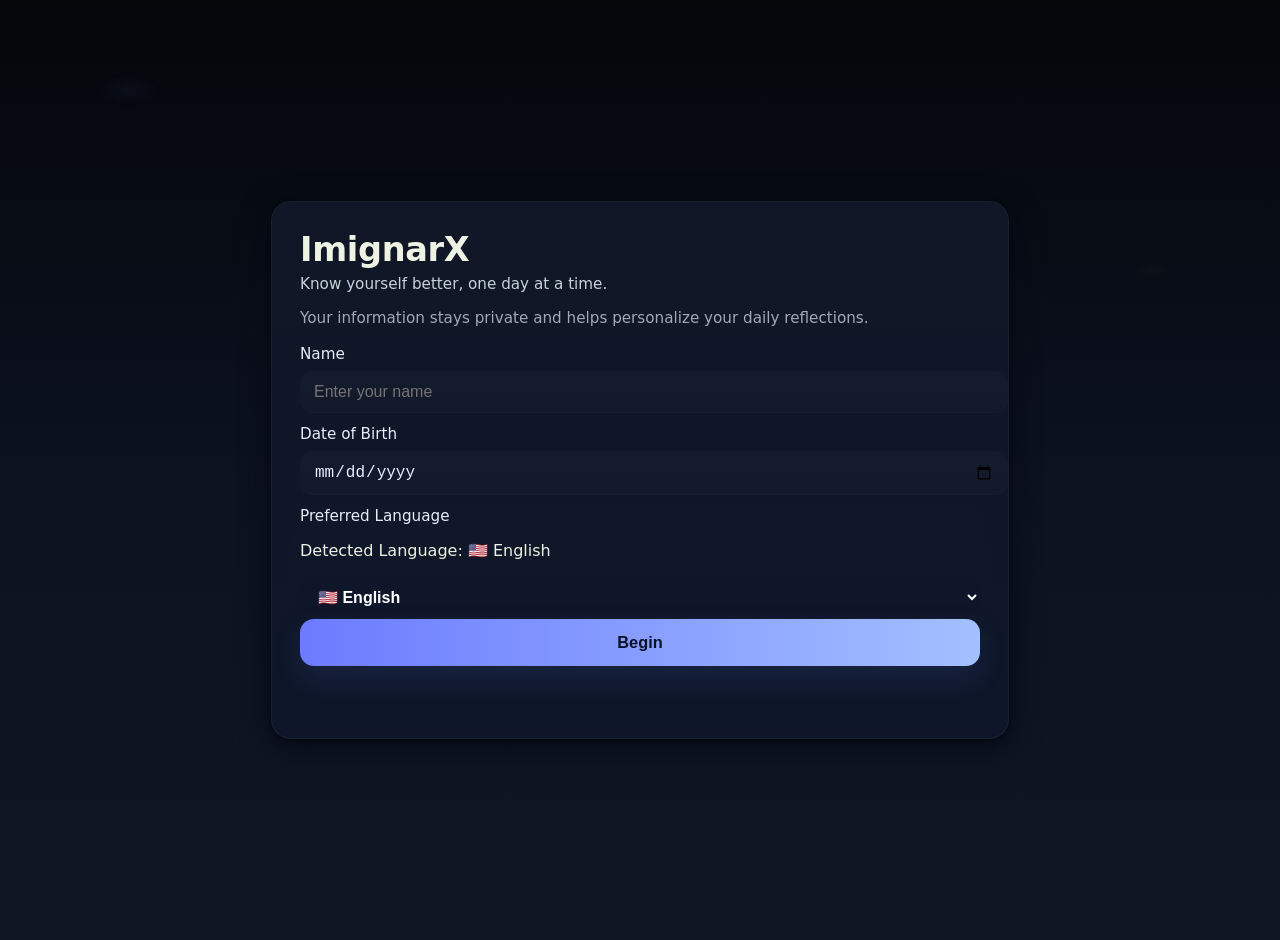
==== focus.html @ 23ba3181 "Update focus.html" ====
<!DOCTYPE html>

<html lang="en">
<head>
  <meta charset="UTF-8">
  <meta name="viewport" content="width=device-width, initial-scale=1.0">
  <meta name="theme-color" content="#0b1220">
  <link rel="manifest" href="manifest.json">
  <link rel="stylesheet" href="style.css">
  <title>🧠 Daily Decode | ImignarX</title>
</head>

<body>

<div class="container">

  <div class="card">

<div class="brand">

  <h1>🧠 Daily Decode</h1>

  <p class="subtitle">
    Discover what creature is secretly operating your brain today.
  </p>

</div>

<div id="quizContainer">

  <div class="progress-row">

    <div id="questionCounter" class="progress-label">
      Question 1/10
    </div>

    <div id="progressPercent" class="progress-percent">
      10%
    </div>

  </div>

  <div class="progress-bar">
    <div id="progressFill" class="progress-fill"></div>
  </div>

  <div
id="questionCard"
class="question-text">
    🃏 TAP TO REVEAL
    
  
</div>
  
<div id="questionAd" class="question-ad">
🏺 Sponsored Discovery

Ancient minds knew:
small habits become giant destinies.

</div>

🃏 TAP TO REVEAL

</div>

  <div id="optionsContainer" class="answer-options">

  </div>

  <div class="controls">

    <button id="skipButton" class="btn secondary">
      Skip
    </button>

    <button id="nextButton" class="btn primary">
      Next →
    </button>

  </div>

  <p id="answerFeedback" class="feedback"></p>

</div>

<div id="resultContainer" class="hidden">

  <div class="collectible-card">

    <div id="resultArchetype" class="archetype-display">
      🦝 Side Quest Collector
    </div>

    <br>

    <div id="resultWeather" class="mind-weather-display">
      ⛅ Mild Chaos
    </div>

    <br>

    <div id="resultObservation" class="result-value">

    </div>

    <br>

    <div id="resultCompanion" class="result-value">

    </div>

  </div>

  <br>

  <button id="continueButton" class="primary-button">
    See My Mirror →
  </button>

</div>


  </div>

</div>

<script src="app.js"></script>

<script>

const QUESTIONS = [

{
question: "Your brain's transportation today?",
options: [
{ text:"🚀 Rocket", type:"momentum" },
{ text:"🚗 Reliable Sedan", type:"owl" },
{ text:"🛺 Rickshaw Missing A Wheel", type:"delayer" },
{ text:"🦄 Teleporting Unicorn", type:"sidequest" }
]
},

{
question: "How many tabs are open in your head?",
options: [
{ text:"😀 3", type:"owl" },
{ text:"😅 17", type:"sidequest" },
{ text:"🤯 58", type:"squirrel" },
{ text:"👽 Unknown", type:"delayer" }
]
},

{
question: "Today's productivity mascot?",
options: [
{ text:"🐿️ Squirrel", type:"squirrel" },
{ text:"🦥 Sloth", type:"delayer" },
{ text:"🦅 Eagle", type:"momentum" },
{ text:"🐼 Panda", type:"owl" }
]
},

{
question: "Your to-do list currently feels like?",
options: [
{ text:"📜 Ancient Scroll", type:"sidequest" },
{ text:"🎯 Mission Brief", type:"momentum" },
{ text:"🛋️ Decoration", type:"delayer" },
{ text:"🧩 Puzzle", type:"owl" }
]
},

{
question: "Your energy level right now?",
options: [
{ text:"⚡ Unlimited", type:"momentum" },
{ text:"☕ Running on Coffee", type:"squirrel" },
{ text:"😴 Please Recharge", type:"delayer" },
{ text:"🧘 Steady", type:"owl" }
]
},

{
question: "What usually distracts you?",
options: [
{ text:"📱 Phone", type:"squirrel" },
{ text:"🌍 Random Curiosity", type:"sidequest" },
{ text:"🛌 Comfort", type:"delayer" },
{ text:"📊 Overthinking", type:"owl" }
]
},

{
question: "Your focus animal?",
options: [
{ text:"🦉 Owl", type:"owl" },
{ text:"🐿️ Squirrel", type:"squirrel" },
{ text:"🦝 Raccoon", type:"sidequest" },
{ text:"🦥 Sloth", type:"delayer" }
]
},

{
question: "How do you attack a problem?",
options: [
{ text:"🚀 Immediately", type:"momentum" },
{ text:"🧠 Research First", type:"owl" },
{ text:"🎲 Side Quest First", type:"sidequest" },
{ text:"⏰ Tomorrow", type:"delayer" }
]
},

{
question: "Your mood soundtrack?",
options: [
{ text:"🔥 Action Movie", type:"momentum" },
{ text:"🎻 Thinking Music", type:"owl" },
{ text:"🎪 Circus Theme", type:"sidequest" },
{ text:"😴 Lullaby", type:"delayer" }
]
},

{
question: "How would friends describe today?",
options: [
{ text:"🚀 Productive", type:"momentum" },
{ text:"🧠 Thoughtful", type:"owl" },
{ text:"🦝 Random", type:"sidequest" },
{ text:"🦥 Relaxed", type:"delayer" }
]
}

];

let currentQuestion = 0;
let selectedAnswer = null;

const scores = {
momentum:0,
owl:0,
sidequest:0,
delayer:0,
squirrel:0
};

const questionText =
document.getElementById("questionCard");

const optionsContainer =
document.getElementById("optionsContainer");

const questionCounter =
document.getElementById("questionCounter");

const progressFill =
document.getElementById("progressFill");

const progressPercent =
document.getElementById("progressPercent");
let revealed = false;
const lang =
localStorage.getItem("imignarxLanguage")
|| "English";

function renderQuestion(){ 

const q = QUESTIONS[currentQuestion];
revealed = false;
questionText.textContent =
"🃏 TAP TO REVEAL";

questionCounter.textContent =
`Question ${currentQuestion+1}/10`;

const percent =
Math.round(((currentQuestion+1)/10)*100);

progressPercent.textContent =
`${percent}%`;

progressFill.style.width =
`${percent}%`;

optionsContainer.innerHTML = "";

q.options.forEach(option=>{

const btn =
document.createElement("button");

btn.className =
"option-card";

btn.textContent =
option.text;

btn.addEventListener("click",()=>{

document
.querySelectorAll(".option-card")
.forEach(card=>
card.classList.remove("selected")
);

btn.classList.add("selected");

selectedAnswer =
option;

});

optionsContainer.appendChild(btn);

});

}
questionText.addEventListener("click", function(){

if(revealed) return;

revealed = true;
questionText.textContent =
typeof QUESTIONS[currentQuestion].question === "object"
? QUESTIONS[currentQuestion].question[lang]
: QUESTIONS[currentQuestion].question;
  document
document
.getElementById("questionAd")
.style.display = "none";
  
});
  
renderQuestion();

function getWinner() {

let winner = "owl";
let highest = 0;

Object.keys(scores).forEach(key => {

if(scores[key] > highest){
highest = scores[key];
winner = key;
}

});

return winner;
}

function buildResult(type){

const results = {

momentum:{
archetype:"🚀 Momentum Machine",
rarity:"11%",
weather:"☀️ Full Throttle",
observation:
"You move before doubt can catch up. Today your biggest advantage is momentum.",
companion:
"Today's Problems: Present. Today's You: Faster."
},

owl:{
archetype:"🦉 Strategic Owl",
rarity:"24%",
weather:"🌤️ Clear Thinking",
observation:
"You think before acting. Your superpower today is seeing patterns others miss.",
companion:
"Slow decisions beat rushed regrets."
},

sidequest:{
archetype:"🦝 Side Quest Collector",
rarity:"7%",
weather:"⛅ Mild Chaos",
observation:
"You started three adventures and somehow found two more. Curiosity is winning.",
companion:
"You 1. Boredom 0."
},

delayer:{
archetype:"🦥 Professional Delayer",
rarity:"18%",
weather:"🌥️ Cozy Fog",
observation:
"You prefer letting ideas marinate. Sometimes waiting is strategy, sometimes it's a nap.",
companion:
"Progress still counts even when it moves slowly."
},

squirrel:{
archetype:"🐿️ Caffeinated Squirrel",
rarity:"14%",
weather:"⚡ Hyper Active",
observation:
"Your brain is sprinting through possibilities. Energy is not the problem today.",
companion:
"Remember: finishing also releases dopamine."
}

};

return results[type];
}

function showResult(){

const winner =
getWinner();

const result =
buildResult(winner);

document
.getElementById("quizContainer")
.classList.add("hidden");

document
.getElementById("resultContainer")
.classList.remove("hidden");

document
.getElementById("resultArchetype")
.textContent =
result.archetype;

document
.getElementById("resultWeather")
.textContent =
result.weather;

document
.getElementById("resultObservation")
.textContent =
result.observation;

document
.getElementById("resultCompanion")
.textContent =
result.companion;

localStorage.setItem(
"imignarxLatestResult",
JSON.stringify(result)
);

}

document
.getElementById("nextButton")
.addEventListener("click",()=>{

if(!selectedAnswer){

document
.getElementById("answerFeedback")
.textContent =
"Choose an option first.";

return;
}

scores[selectedAnswer.type]++;

selectedAnswer = null;

currentQuestion++;

if(currentQuestion >= QUESTIONS.length){

showResult();
return;

}

renderQuestion();

});

document
.getElementById("skipButton")
.addEventListener("click",()=>{

currentQuestion++;

if(currentQuestion >= QUESTIONS.length){

showResult();
return;

}

renderQuestion();

});

document
.getElementById("continueButton")
.addEventListener("click",()=>{

window.location.href =
"mirror.html";

});

</script>

</body>
</html>
---- style.css ----
.trust-line {
  margin-top: 0.6rem;
  font-size: 0.95rem;
  line-height: 1.5;
  color: rgba(220, 225, 235, 0.72);
}

.feedback {
  margin-top: 0.5rem;
  line-height: 1.5;
  color: #f3d78a;
  min-height: 1.2rem;
}

/* Base layout - mobile first */
html, body {
  margin: 0;
  min-height: 100%;
  background: linear-gradient(180deg, #05060a 0%, #0b1220 50%, #0f1724 100%);
  color: #eef2e2;
  font-family: Inter, ui-sans-serif, system-ui, -apple-system, "Segoe UI", Roboto, "Helvetica Neue", Arial;
  -webkit-font-smoothing: antialiased;
  -moz-osx-font-smoothing: grayscale;
}

/* Subtle ambient glow */
body::before {
  content: '';
  position: fixed;
  inset: 0;
  background: radial-gradient(600px 300px at 10% 10%, rgba(127,145,255,0.06), transparent 6%),
              radial-gradient(400px 200px at 90% 30%, rgba(255,210,145,0.03), transparent 6%);
  pointer-events: none;
  opacity: 0.9;
}

.container {
  display: flex;
  align-items: center;
  justify-content: center;
  min-height: 100vh;
  padding: 20px;
}

/* Centered glassmorphism card */
.card {
  width: 100%;
  max-width: 680px;
  background: linear-gradient(180deg, rgba(255,255,255,0.02), rgba(255,255,255,0.01));
  border-radius: 20px;
  padding: 20px;
  box-shadow: 0 8px 30px rgba(3,7,18,0.7), 0 2px 6px rgba(0,0,0,0.6);
  border: 1px solid rgba(255,255,255,0.04);
  backdrop-filter: blur(10px) saturate(120%);
}

.brand h1 {
  margin: 0 0 6px;
  font-size: 1.6rem;
  letter-spacing: -0.01em;
  font-weight: 700;
}

.subtitle {
  margin: 0 0 14px;
  color: #c6d3da;
  font-size: 0.95rem;
}

/* Inputs and selects - modern, touch-friendly */
input, textarea, select {
  width: 100%;
  border: none;
  border-radius: 14px;
  background: linear-gradient(180deg, rgba(255,255,255,0.02), rgba(255,255,255,0.01));
  color: #e9f0ff;
  padding: 12px 14px;
  font-size: 1rem;
  box-shadow: inset 0 -1px 0 rgba(255,255,255,0.02);
}

input:focus, textarea:focus, select:focus {
  outline: none;
  box-shadow: 0 6px 24px rgba(127,145,255,0.08);
  border-radius: 14px;
}

label {
  display: block;
  margin: 12px 0 8px;
  color: #e6eef9;
  font-size: 0.95rem;
}

/* Language selector visible and prominent */
#language,
select {
  color: #ffffff !important;
  background: rgba(15, 23, 42, 0.95);
  font-weight: 600;
}

#language option,
select option {
  color: #ffffff;
  background: #0f172a;
}

/* Primary CTA - strong and punchy */
.primary-button, .btn.primary {
  width: 100%;
  background: linear-gradient(90deg, #6c7bff 0%, #a3c0ff 100%);
  color: #071026;
  padding: 14px 16px;
  border-radius: 14px;
  font-weight: 700;
  font-size: 1.02rem;
  border: none;
  box-shadow: 0 12px 30px rgba(108,123,255,0.12);
}

.primary-button:active, .btn.primary:active { transform: translateY(1px); }

/* Secondary buttons */
.btn {
  padding: 10px 14px;
  border-radius: 12px;
  background: rgba(255,255,255,0.02);
  border: 1px solid rgba(255,255,255,0.03);
  color: #eaf2ff;
}

.btn.secondary { opacity: 0.95 }

.feedback-row { display:flex; gap:10px; margin-top:12px }

.section { margin-top: 16px }

.section-header { color: #cdd8e6; font-size:0.78rem; letter-spacing:0.14em; text-transform:uppercase }

.small-text { color: #b9c6d6; font-size:0.92rem; margin-top:8px }

/* Progress styling */
.progress-row { display:flex; justify-content:space-between; align-items:center; margin-bottom:10px }
.progress-label, .progress-percent { font-size:0.9rem; color:#dfe9ff }
.progress-bar { width:100%; height:12px; background:rgba(255,255,255,0.03); border-radius:999px; overflow:hidden }
.progress-fill { height:100%; width:0%; background: linear-gradient(90deg, #7f91ff, #b9c5ff); box-shadow: 0 6px 18px rgba(127,145,255,0.08); transition: width 360ms cubic-bezier(.2,.9,.2,1) }

.question-text { font-size:1.05rem; color:#f1f7ff; min-height:76px; margin-bottom:12px }

.session-card, .summary-card, .result-card, .insight { background: linear-gradient(180deg, rgba(255,255,255,0.01), rgba(255,255,255,0.006)); border-radius:16px; padding:16px; border:1px solid rgba(255,255,255,0.03) }

.session-card { padding:18px }

.summary-card { gap:12px }

.result-grid { display:grid; grid-template-columns: 1fr 1fr; gap:12px }
.result-card.full-width { grid-column: 1 / -1 }

.result-label { font-size:0.78rem; color:#cbd9ee; letter-spacing:0.12em; text-transform:uppercase }
.result-value { color:#eaf2ff; font-size:0.98rem; min-height:40px }

textarea { min-height:120px; resize:vertical; border-radius:12px }

.controls { display:flex; gap:12px; justify-content:space-between; margin-top:12px }

/* Notification toggle */
.toggle-switch { display:flex; align-items:center; gap:12px }
.toggle-switch input { display:none }
.slider { width:52px; height:30px; border-radius:999px; background:rgba(255,255,255,0.06); position:relative }
.slider::after { content:''; position:absolute; top:4px; left:4px; width:22px; height:22px; border-radius:50%; background:#ffffff }
.toggle-switch input:checked + .slider { background: linear-gradient(90deg,#7f91ff,#b9c5ff) }
.toggle-switch input:checked + .slider::after { transform: translateX(22px) }

.notification-card { border-radius:14px; padding:12px 14px; background: linear-gradient(180deg, rgba(10,14,30,0.8), rgba(10,14,30,0.6)); border:1px solid rgba(255,255,255,0.03); box-shadow: 0 10px 30px rgba(2,6,20,0.6) }

.notification-card .title { font-weight:700; color:#eaf2ff }

.notification-card p { color:#bfcfe8; margin:6px 0 0 }

.hidden { display:none !important }

.button-row { display:flex; justify-content:flex-end; gap:12px; margin-top:14px }

@media (min-width: 720px) {
  .card { padding:28px; border-radius:20px }
  .brand h1 { font-size:2.1rem }
  .progress-fill { transition: width 240ms cubic-bezier(.2,.9,.2,1) }
  .result-grid { grid-template-columns: repeat(2, minmax(0, 1fr)) }
}

@media (max-width: 420px) {
  .card { padding:16px; border-radius:18px }
  .controls { flex-direction:column }
  .result-grid { grid-template-columns: 1fr }
  .primary-button, .btn.primary { font-size: 1rem }
}
Update style.css
/* IMIGNARX V4 FUN MODE */

.answer-options {
display: grid;
gap: 14px;
margin-top: 18px;
}

.option-card {
width: 100%;
padding: 16px;
border-radius: 18px;
border: 1px solid rgba(255,255,255,0.08);
background: linear-gradient(
135deg,
rgba(124,58,237,0.18),
rgba(59,130,246,0.12)
);
color: #ffffff;
font-size: 1rem;
font-weight: 600;
text-align: left;
cursor: pointer;
transition: all .25s ease;
}

.option-card:hover {
transform: translateY(-3px);
border-color: rgba(255,255,255,0.25);
box-shadow: 0 12px 24px rgba(124,58,237,0.25);
}

.option-card.selected {
background: linear-gradient(
135deg,
#7c3aed,
#3b82f6
);
border-color: rgba(255,255,255,0.4);
}

.collectible-card {
border-radius: 20px;
padding: 20px;
background: linear-gradient(
135deg,
#1e1b4b,
#312e81,
#7c3aed
);
box-shadow: 0 16px 40px rgba(124,58,237,0.25);
}

.archetype-display {
font-size: 1.4rem;
font-weight: 800;
}

.mind-weather-display {
font-size: 1.2rem;
font-weight: 700;
}

.question-text {
font-size: 1.25rem;
line-height: 1.5;
font-weight: 700;
color: #ffffff;
margin-bottom: 18px;
}

.card {
background: linear-gradient(
180deg,
rgba(17,24,39,0.95),
rgba(15,23,42,0.95)
);
}
#questionCard{
cursor:pointer;
user-select:none;
display:flex;
align-items:center;
justify-content:center;
min-height:120px;
font-size:2rem;
font-weight:700;
border-radius:18px;
background:rgba(255,255,255,0.05);
transition:all .3s ease;
}

#questionCard:hover{
transform:scale(1.02);
}
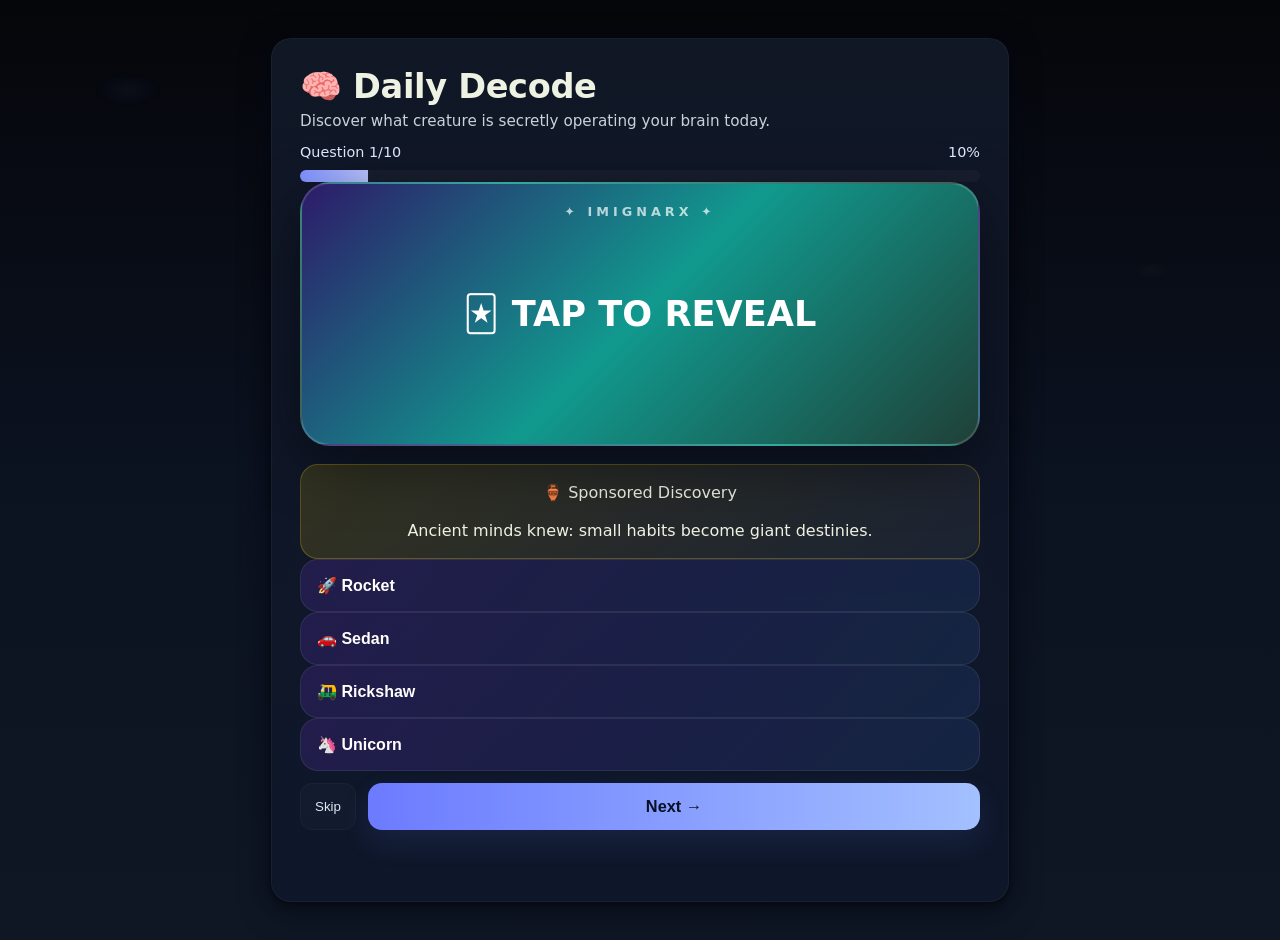
==== commit a3076227: "Update focus.html" ====
--- a/focus.html
+++ b/focus.html
@@ -1,235 +1,175 @@
 <!DOCTYPE html>
-
 <html lang="en">
 <head>
-  <meta charset="UTF-8">
-  <meta name="viewport" content="width=device-width, initial-scale=1.0">
-  <meta name="theme-color" content="#0b1220">
-  <link rel="manifest" href="manifest.json">
-  <link rel="stylesheet" href="style.css">
-  <title>🧠 Daily Decode | ImignarX</title>
+<meta charset="UTF-8">
+<meta name="viewport" content="width=device-width, initial-scale=1.0">
+<meta name="theme-color" content="#0b1220">
+<link rel="stylesheet" href="style.css">
+<title>🧠 Daily Decode | ImignarX</title>
 </head>
 
 <body>
 
 <div class="container">
-
-  <div class="card">
+<div class="card">
 
 <div class="brand">
-
-  <h1>🧠 Daily Decode</h1>
-
-  <p class="subtitle">
-    Discover what creature is secretly operating your brain today.
-  </p>
-
+<h1>🧠 Daily Decode</h1>
+<p class="subtitle">Discover what creature is secretly operating your brain today.</p>
 </div>
 
 <div id="quizContainer">
 
-  <div class="progress-row">
-
-    <div id="questionCounter" class="progress-label">
-      Question 1/10
-    </div>
-
-    <div id="progressPercent" class="progress-percent">
-      10%
-    </div>
-
-  </div>
-
-  <div class="progress-bar">
-    <div id="progressFill" class="progress-fill"></div>
-  </div>
-
-  <div
-id="questionCard"
-class="question-text">
-    🃏 TAP TO REVEAL
-    
-  
-</div>
-  
+<div class="progress-row">
+<div id="questionCounter" class="progress-label">Question 1/10</div>
+<div id="progressPercent" class="progress-percent">10%</div>
+</div>
+
+<div class="progress-bar">
+<div id="progressFill" class="progress-fill"></div>
+</div>
+
+<div id="questionCard" class="question-text">
+🃏 TAP TO REVEAL
+</div>
+
 <div id="questionAd" class="question-ad">
-🏺 Sponsored Discovery
-
-Ancient minds knew:
-small habits become giant destinies.
-
-</div>
-
-🃏 TAP TO REVEAL
-
-</div>
-
-  <div id="optionsContainer" class="answer-options">
-
-  </div>
-
-  <div class="controls">
-
-    <button id="skipButton" class="btn secondary">
-      Skip
-    </button>
-
-    <button id="nextButton" class="btn primary">
-      Next →
-    </button>
-
-  </div>
-
-  <p id="answerFeedback" class="feedback"></p>
+🏺 Sponsored Discovery<br><br>
+Ancient minds knew: small habits become giant destinies.
+</div>
+
+<div id="optionsContainer" class="answer-options"></div>
+
+<div class="controls">
+<button id="skipButton" class="btn secondary">Skip</button>
+<button id="nextButton" class="btn primary">Next →</button>
+</div>
+
+<p id="answerFeedback" class="feedback"></p>
 
 </div>
 
 <div id="resultContainer" class="hidden">
 
-  <div class="collectible-card">
-
-    <div id="resultArchetype" class="archetype-display">
-      🦝 Side Quest Collector
-    </div>
-
-    <br>
-
-    <div id="resultWeather" class="mind-weather-display">
-      ⛅ Mild Chaos
-    </div>
-
-    <br>
-
-    <div id="resultObservation" class="result-value">
-
-    </div>
-
-    <br>
-
-    <div id="resultCompanion" class="result-value">
-
-    </div>
-
-  </div>
-
-  <br>
-
-  <button id="continueButton" class="primary-button">
-    See My Mirror →
-  </button>
-
-</div>
-
-
-  </div>
-
-</div>
-
-<script src="app.js"></script>
+<div class="collectible-card">
+<div id="resultArchetype" class="archetype-display">🦝 Side Quest Collector</div>
+<br>
+<div id="resultWeather" class="mind-weather-display">⛅ Mild Chaos</div>
+<br>
+<div id="resultObservation" class="result-value"></div>
+<br>
+<div id="resultCompanion" class="result-value"></div>
+</div>
+
+<br>
+
+<button id="continueAdventure" class="primary-button">🔥 Continue Adventure</button>
+<br><br>
+<button id="continueButton" class="btn secondary">🪞 See My Mirror</button>
+
+</div>
+
+</div>
+</div>
 
 <script>
 
 const QUESTIONS = [
 
-{
-question: "Your brain's transportation today?",
-options: [
+/* ===== CORE ===== */
+{ question:"Your brain's transportation today?", options:[
 { text:"🚀 Rocket", type:"momentum" },
-{ text:"🚗 Reliable Sedan", type:"owl" },
-{ text:"🛺 Rickshaw Missing A Wheel", type:"delayer" },
-{ text:"🦄 Teleporting Unicorn", type:"sidequest" }
-]
-},
-
-{
-question: "How many tabs are open in your head?",
-options: [
-{ text:"😀 3", type:"owl" },
-{ text:"😅 17", type:"sidequest" },
-{ text:"🤯 58", type:"squirrel" },
-{ text:"👽 Unknown", type:"delayer" }
-]
-},
-
-{
-question: "Today's productivity mascot?",
-options: [
+{ text:"🚗 Sedan", type:"owl" },
+{ text:"🛺 Rickshaw", type:"delayer" },
+{ text:"🦄 Unicorn", type:"sidequest" }
+]},
+
+{ question:"How many tabs are open in your head?", options:[
+{ text:"3", type:"owl" },
+{ text:"17", type:"sidequest" },
+{ text:"58", type:"squirrel" },
+{ text:"Unknown", type:"delayer" }
+]},
+
+{ question:"Today's productivity mascot?", options:[
 { text:"🐿️ Squirrel", type:"squirrel" },
 { text:"🦥 Sloth", type:"delayer" },
 { text:"🦅 Eagle", type:"momentum" },
 { text:"🐼 Panda", type:"owl" }
-]
-},
-
-{
-question: "Your to-do list currently feels like?",
-options: [
-{ text:"📜 Ancient Scroll", type:"sidequest" },
-{ text:"🎯 Mission Brief", type:"momentum" },
+]},
+
+/* ===== FIFA SET ===== */
+{ question:"FIFA 2026 final moment feels like?", options:[
+{ text:"⚽ Last-minute goal", type:"momentum" },
+{ text:"🧠 Tactical masterclass", type:"owl" },
+{ text:"🎲 Chaos own goal", type:"sidequest" },
+{ text:"😴 Extra time snooze", type:"delayer" }
+]},
+
+{ question:"Your World Cup mindset is?", options:[
+{ text:"🔥 Attack mode", type:"momentum" },
+{ text:"🧠 Strategy first", type:"owl" },
+{ text:"🎪 Trick plays", type:"sidequest" },
+{ text:"🛌 Defense only", type:"delayer" }
+]},
+
+{ question:"If you were a FIFA player?", options:[
+{ text:"🚀 Speed winger", type:"momentum" },
+{ text:"🧠 Midfield brain", type:"owl" },
+{ text:"🎭 Dribble artist", type:"sidequest" },
+{ text:"🛡️ Defender", type:"delayer" }
+]},
+
+/* ===== LIFE CHAOS ===== */
+{ question:"Your to-do list feels like?", options:[
+{ text:"📜 Scroll", type:"sidequest" },
+{ text:"🎯 Mission", type:"momentum" },
 { text:"🛋️ Decoration", type:"delayer" },
 { text:"🧩 Puzzle", type:"owl" }
-]
-},
-
-{
-question: "Your energy level right now?",
-options: [
-{ text:"⚡ Unlimited", type:"momentum" },
-{ text:"☕ Running on Coffee", type:"squirrel" },
-{ text:"😴 Please Recharge", type:"delayer" },
-{ text:"🧘 Steady", type:"owl" }
-]
-},
-
-{
-question: "What usually distracts you?",
-options: [
+]},
+
+{ question:"Energy level today?", options:[
+{ text:"⚡ High", type:"momentum" },
+{ text:"☕ Coffee mode", type:"squirrel" },
+{ text:"😴 Low", type:"delayer" },
+{ text:"🧘 Balanced", type:"owl" }
+]},
+
+{ question:"What distracts you?", options:[
 { text:"📱 Phone", type:"squirrel" },
-{ text:"🌍 Random Curiosity", type:"sidequest" },
+{ text:"🌍 Curiosity", type:"sidequest" },
 { text:"🛌 Comfort", type:"delayer" },
 { text:"📊 Overthinking", type:"owl" }
-]
-},
-
-{
-question: "Your focus animal?",
-options: [
+]},
+
+{ question:"Focus animal?", options:[
 { text:"🦉 Owl", type:"owl" },
 { text:"🐿️ Squirrel", type:"squirrel" },
 { text:"🦝 Raccoon", type:"sidequest" },
 { text:"🦥 Sloth", type:"delayer" }
-]
-},
-
-{
-question: "How do you attack a problem?",
-options: [
-{ text:"🚀 Immediately", type:"momentum" },
-{ text:"🧠 Research First", type:"owl" },
-{ text:"🎲 Side Quest First", type:"sidequest" },
-{ text:"⏰ Tomorrow", type:"delayer" }
-]
-},
-
-{
-question: "Your mood soundtrack?",
-options: [
-{ text:"🔥 Action Movie", type:"momentum" },
-{ text:"🎻 Thinking Music", type:"owl" },
-{ text:"🎪 Circus Theme", type:"sidequest" },
-{ text:"😴 Lullaby", type:"delayer" }
-]
-},
-
-{
-question: "How would friends describe today?",
-options: [
-{ text:"🚀 Productive", type:"momentum" },
-{ text:"🧠 Thoughtful", type:"owl" },
+]},
+
+{ question:"Problem solving style?", options:[
+{ text:"🚀 Instant", type:"momentum" },
+{ text:"🧠 Research", type:"owl" },
+{ text:"🎲 Chaos", type:"sidequest" },
+{ text:"⏰ Delay", type:"delayer" }
+]},
+
+/* ===== EXTRA MIX ===== */
+{ question:"Mood soundtrack?", options:[
+{ text:"🔥 Action", type:"momentum" },
+{ text:"🎻 Deep thinking", type:"owl" },
+{ text:"🎪 Circus", type:"sidequest" },
+{ text:"😴 Sleep", type:"delayer" }
+]},
+
+{ question:"Friends describe you as?", options:[
+{ text:"🚀 Fast", type:"momentum" },
+{ text:"🧠 Smart", type:"owl" },
 { text:"🦝 Random", type:"sidequest" },
-{ text:"🦥 Relaxed", type:"delayer" }
-]
-}
+{ text:"🦥 Chill", type:"delayer" }
+]}
 
 ];
 
@@ -237,280 +177,122 @@
 let selectedAnswer = null;
 
 const scores = {
-momentum:0,
-owl:0,
-sidequest:0,
-delayer:0,
-squirrel:0
-};
-
-const questionText =
-document.getElementById("questionCard");
-
-const optionsContainer =
-document.getElementById("optionsContainer");
-
-const questionCounter =
-document.getElementById("questionCounter");
-
-const progressFill =
-document.getElementById("progressFill");
-
-const progressPercent =
-document.getElementById("progressPercent");
+momentum:0, owl:0, sidequest:0, delayer:0, squirrel:0
+};
+
+const questionText = document.getElementById("questionCard");
+const optionsContainer = document.getElementById("optionsContainer");
+const questionCounter = document.getElementById("questionCounter");
+const progressFill = document.getElementById("progressFill");
+const progressPercent = document.getElementById("progressPercent");
+
 let revealed = false;
-const lang =
-localStorage.getItem("imignarxLanguage")
-|| "English";
-
-function renderQuestion(){ 
-
+const lang = localStorage.getItem("imignarxLanguage") || "English";
+
+function renderQuestion(){
 const q = QUESTIONS[currentQuestion];
 revealed = false;
-questionText.textContent =
-"🃏 TAP TO REVEAL";
-
-questionCounter.textContent =
-`Question ${currentQuestion+1}/10`;
-
-const percent =
-Math.round(((currentQuestion+1)/10)*100);
-
-progressPercent.textContent =
-`${percent}%`;
-
-progressFill.style.width =
-`${percent}%`;
+
+questionText.textContent = "🃏 TAP TO REVEAL";
+
+const ad = document.getElementById("questionAd");
+if(ad) ad.style.display = "block";
+
+questionCounter.textContent = `Question ${currentQuestion+1}/10`;
+const percent = Math.round(((currentQuestion+1)/10)*100);
+progressPercent.textContent = `${percent}%`;
+progressFill.style.width = `${percent}%`;
 
 optionsContainer.innerHTML = "";
 
 q.options.forEach(option=>{
-
-const btn =
-document.createElement("button");
-
-btn.className =
-"option-card";
-
-btn.textContent =
-option.text;
-
-btn.addEventListener("click",()=>{
-
-document
-.querySelectorAll(".option-card")
-.forEach(card=>
-card.classList.remove("selected")
-);
-
+const btn = document.createElement("button");
+btn.className = "option-card";
+btn.textContent = option.text;
+
+btn.onclick = ()=>{
+document.querySelectorAll(".option-card").forEach(c=>c.classList.remove("selected"));
 btn.classList.add("selected");
-
-selectedAnswer =
-option;
-
+selectedAnswer = option;
+};
+
+optionsContainer.appendChild(btn);
 });
-
-optionsContainer.appendChild(btn);
-
-});
-
-}
-questionText.addEventListener("click", function(){
-
+}
+
+questionText.addEventListener("click",()=>{
 if(revealed) return;
-
 revealed = true;
+
 questionText.textContent =
 typeof QUESTIONS[currentQuestion].question === "object"
 ? QUESTIONS[currentQuestion].question[lang]
 : QUESTIONS[currentQuestion].question;
-  document
-document
-.getElementById("questionAd")
-.style.display = "none";
-  
+
+const ad = document.getElementById("questionAd");
+if(ad) ad.style.display = "none";
 });
-  
-renderQuestion();
-
-function getWinner() {
-
-let winner = "owl";
-let highest = 0;
-
-Object.keys(scores).forEach(key => {
-
-if(scores[key] > highest){
-highest = scores[key];
-winner = key;
-}
-
-});
-
+
+function getWinner(){
+let winner="owl",max=0;
+for(let k in scores){
+if(scores[k]>max){max=scores[k];winner=k;}
+}
 return winner;
 }
 
 function buildResult(type){
-
-const results = {
-
-momentum:{
-archetype:"🚀 Momentum Machine",
-rarity:"11%",
-weather:"☀️ Full Throttle",
-observation:
-"You move before doubt can catch up. Today your biggest advantage is momentum.",
-companion:
-"Today's Problems: Present. Today's You: Faster."
-},
-
-owl:{
-archetype:"🦉 Strategic Owl",
-rarity:"24%",
-weather:"🌤️ Clear Thinking",
-observation:
-"You think before acting. Your superpower today is seeing patterns others miss.",
-companion:
-"Slow decisions beat rushed regrets."
-},
-
-sidequest:{
-archetype:"🦝 Side Quest Collector",
-rarity:"7%",
-weather:"⛅ Mild Chaos",
-observation:
-"You started three adventures and somehow found two more. Curiosity is winning.",
-companion:
-"You 1. Boredom 0."
-},
-
-delayer:{
-archetype:"🦥 Professional Delayer",
-rarity:"18%",
-weather:"🌥️ Cozy Fog",
-observation:
-"You prefer letting ideas marinate. Sometimes waiting is strategy, sometimes it's a nap.",
-companion:
-"Progress still counts even when it moves slowly."
-},
-
-squirrel:{
-archetype:"🐿️ Caffeinated Squirrel",
-rarity:"14%",
-weather:"⚡ Hyper Active",
-observation:
-"Your brain is sprinting through possibilities. Energy is not the problem today.",
-companion:
-"Remember: finishing also releases dopamine."
-}
-
-};
-
-return results[type];
+const r = {
+momentum:{archetype:"🚀 Momentum",weather:"☀️ Fast"},
+owl:{archetype:"🦉 Owl",weather:"🌤️ Calm"},
+sidequest:{archetype:"🦝 Chaos",weather:"⛅ Wild"},
+delayer:{archetype:"🦥 Delay",weather:"🌫️ Fog"},
+squirrel:{archetype:"🐿️ Squirrel",weather:"⚡ Hyper"}
+};
+return r[type];
 }
 
 function showResult(){
-
-const winner =
-getWinner();
-
-const result =
-buildResult(winner);
-
-document
-.getElementById("quizContainer")
-.classList.add("hidden");
-
-document
-.getElementById("resultContainer")
-.classList.remove("hidden");
-
-document
-.getElementById("resultArchetype")
-.textContent =
-result.archetype;
-
-document
-.getElementById("resultWeather")
-.textContent =
-result.weather;
-
-document
-.getElementById("resultObservation")
-.textContent =
-result.observation;
-
-document
-.getElementById("resultCompanion")
-.textContent =
-result.companion;
-
-localStorage.setItem(
-"imignarxLatestResult",
-JSON.stringify(result)
-);
-
-}
-
-document
-.getElementById("nextButton")
-.addEventListener("click",()=>{
-
-if(!selectedAnswer){
-
-document
-.getElementById("answerFeedback")
-.textContent =
-"Choose an option first.";
-
-return;
-}
+const res = buildResult(getWinner());
+
+document.getElementById("quizContainer").classList.add("hidden");
+document.getElementById("resultContainer").classList.remove("hidden");
+
+document.getElementById("resultArchetype").textContent = res.archetype;
+document.getElementById("resultWeather").textContent = res.weather;
+}
+
+document.getElementById("nextButton").onclick = ()=>{
+if(!selectedAnswer) return;
 
 scores[selectedAnswer.type]++;
-
-selectedAnswer = null;
-
 currentQuestion++;
 
 if(currentQuestion >= QUESTIONS.length){
-
 showResult();
 return;
-
 }
 
 renderQuestion();
-
-});
-
-document
-.getElementById("skipButton")
-.addEventListener("click",()=>{
-
+};
+
+document.getElementById("skipButton").onclick = ()=>{
 currentQuestion++;
-
-if(currentQuestion >= QUESTIONS.length){
-
-showResult();
-return;
-
-}
-
+if(currentQuestion >= QUESTIONS.length) showResult();
+else renderQuestion();
+};
+
+document.getElementById("continueAdventure").onclick = ()=>{
+currentQuestion = 0;
+Object.keys(scores).forEach(k=>scores[k]=0);
 renderQuestion();
-
-});
-
-document
-.getElementById("continueButton")
-.addEventListener("click",()=>{
-
-window.location.href =
-"mirror.html";
-
-});
+document.getElementById("resultContainer").classList.add("hidden");
+document.getElementById("quizContainer").classList.remove("hidden");
+};
+
+renderQuestion();
 
 </script>
 
 </body>
 </html>
-
--- a/style.css
+++ b/style.css
@@ -291,3 +291,87 @@
 #questionCard:hover{
 transform:scale(1.02);
 }
+#questionCard{
+
+cursor:pointer;
+
+min-height:260px;
+
+display:flex;
+align-items:center;
+justify-content:center;
+
+text-align:center;
+
+font-size:2.2rem;
+font-weight:800;
+
+border-radius:30px;
+
+background:
+linear-gradient(
+135deg,
+#2d1b69,
+#11998e,
+#1f4037
+);
+
+border:
+2px solid rgba(255,255,255,.15);
+
+box-shadow:
+0 20px 60px rgba(0,0,0,.45);
+
+position:relative;
+
+overflow:hidden;
+
+transition:.3s;
+}
+
+#questionCard:hover{
+transform:scale(1.02);
+}
+
+#questionCard::before{
+
+content:"✦ IMIGNARX ✦";
+
+position:absolute;
+
+top:18px;
+
+left:50%;
+
+transform:translateX(-50%);
+
+letter-spacing:4px;
+
+font-size:.8rem;
+
+opacity:.7;
+
+}
+.question-ad{
+
+margin-top:16px;
+
+padding:18px;
+
+border-radius:18px;
+
+background:
+linear-gradient(
+135deg,
+rgba(255,215,0,.15),
+rgba(255,255,255,.05)
+);
+
+border:
+1px solid rgba(255,215,0,.25);
+
+text-align:center;
+
+font-size:1rem;
+
+}
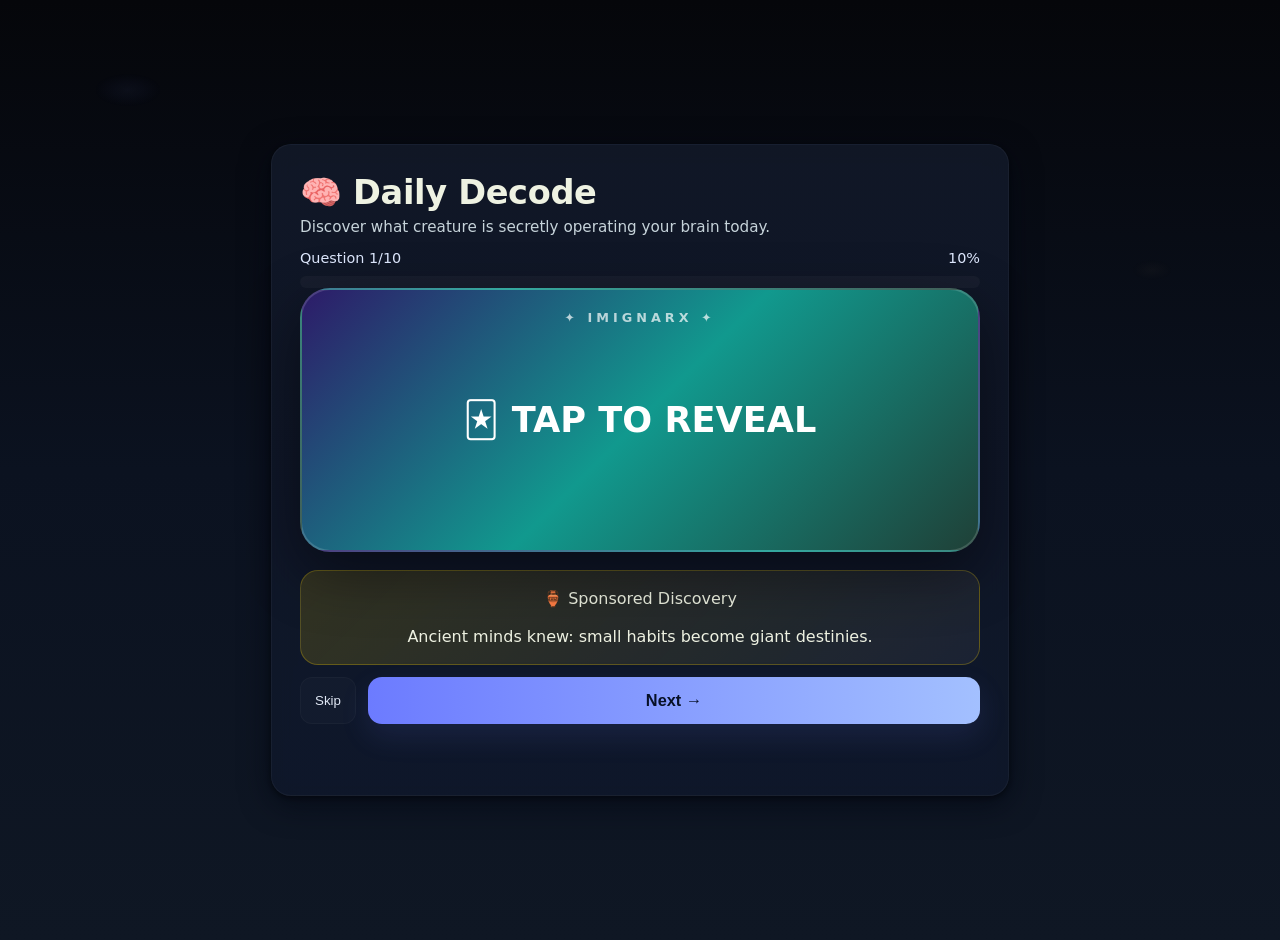
==== commit e2bc9477: "Update focus.html" ====
--- a/focus.html
+++ b/focus.html
@@ -190,19 +190,27 @@
 const lang = localStorage.getItem("imignarxLanguage") || "English";
 
 function renderQuestion(){
+
+// random question instead of linear
+currentQuestion = Math.floor(Math.random() * QUESTIONS.length);
+
 const q = QUESTIONS[currentQuestion];
+
 revealed = false;
+selectedAnswer = null;
 
 questionText.textContent = "🃏 TAP TO REVEAL";
 
+// show ad again
 const ad = document.getElementById("questionAd");
 if(ad) ad.style.display = "block";
 
-questionCounter.textContent = `Question ${currentQuestion+1}/10`;
-const percent = Math.round(((currentQuestion+1)/10)*100);
-progressPercent.textContent = `${percent}%`;
-progressFill.style.width = `${percent}%`;
-
+// progress becomes "loop style"
+questionCounter.textContent = `Question ${Math.floor(Math.random()*10)+1}/∞`;
+
+progressPercent.textContent = `∞`;
+
+// reset options
 optionsContainer.innerHTML = "";
 
 q.options.forEach(option=>{
@@ -268,11 +276,7 @@
 scores[selectedAnswer.type]++;
 currentQuestion++;
 
-if(currentQuestion >= QUESTIONS.length){
-showResult();
-return;
-}
-
+// NEVER END
 renderQuestion();
 };
 
@@ -283,13 +287,28 @@
 };
 
 document.getElementById("continueAdventure").onclick = ()=>{
-currentQuestion = 0;
-Object.keys(scores).forEach(k=>scores[k]=0);
-renderQuestion();
+
 document.getElementById("resultContainer").classList.add("hidden");
 document.getElementById("quizContainer").classList.remove("hidden");
-};
-
+
+// restart infinite mode
+renderQuestion();
+};
+
+// reset but NOT boring reset
+currentQuestion = Math.floor(Math.random() * QUESTIONS.length);
+
+selectedAnswer = null;
+
+Object.keys(scores).forEach(k=>{
+scores[k] = 0;
+});
+
+document.getElementById("resultContainer").classList.add("hidden");
+document.getElementById("quizContainer").classList.remove("hidden");
+
+renderQuestion();
+};
 renderQuestion();
 
 </script>
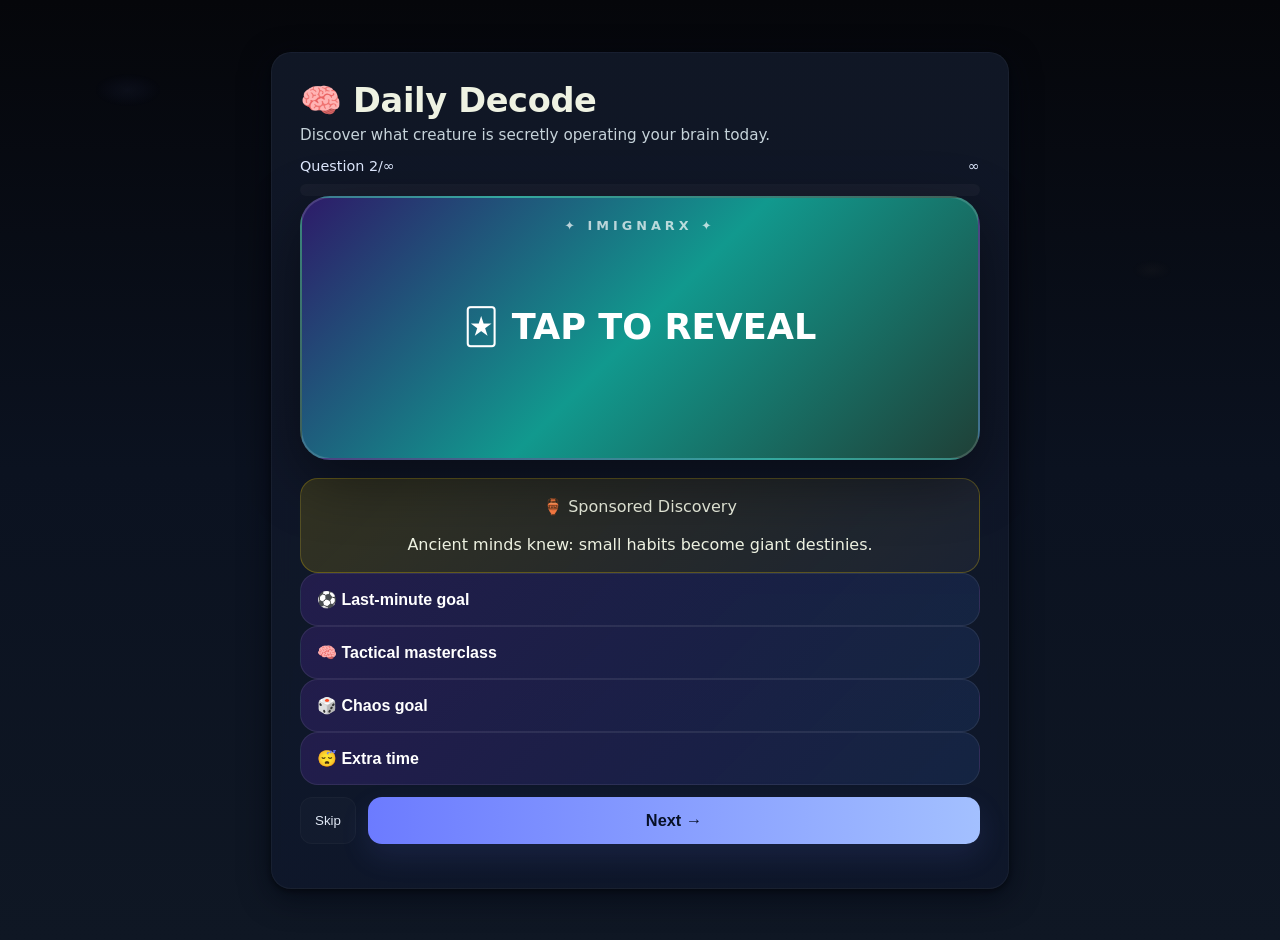
==== commit ff5d6b94: "Update focus.html" ====
--- a/focus.html
+++ b/focus.html
@@ -21,52 +21,42 @@
 <div id="quizContainer">
 
 <div class="progress-row">
-<div id="questionCounter" class="progress-label">Question 1/10</div>
-<div id="progressPercent" class="progress-percent">10%</div>
+<div id="questionCounter" class="progress-label">Question 1/∞</div>
+<div id="progressPercent" class="progress-percent">∞</div>
 </div>
 
 <div class="progress-bar">
 <div id="progressFill" class="progress-fill"></div>
 </div>
 
-<div id="questionCard" class="question-text">
-🃏 TAP TO REVEAL
-</div>
+<div id="questionCard" class="question-text">🃏 TAP TO REVEAL</div>
 
 <div id="questionAd" class="question-ad">
 🏺 Sponsored Discovery<br><br>
 Ancient minds knew: small habits become giant destinies.
 </div>
 
-<div id="optionsContainer" class="answer-options"></div>
+<div id="optionsContainer"></div>
 
 <div class="controls">
 <button id="skipButton" class="btn secondary">Skip</button>
 <button id="nextButton" class="btn primary">Next →</button>
 </div>
 
-<p id="answerFeedback" class="feedback"></p>
+<p id="answerFeedback"></p>
 
 </div>
 
 <div id="resultContainer" class="hidden">
 
 <div class="collectible-card">
-<div id="resultArchetype" class="archetype-display">🦝 Side Quest Collector</div>
+<div id="resultArchetype">🦝 Side Quest Collector</div>
+<div id="resultWeather">⛅ Mild Chaos</div>
+</div>
+
 <br>
-<div id="resultWeather" class="mind-weather-display">⛅ Mild Chaos</div>
-<br>
-<div id="resultObservation" class="result-value"></div>
-<br>
-<div id="resultCompanion" class="result-value"></div>
-</div>
-
-<br>
 
 <button id="continueAdventure" class="primary-button">🔥 Continue Adventure</button>
-<br><br>
-<button id="continueButton" class="btn secondary">🪞 See My Mirror</button>
-
 </div>
 
 </div>
@@ -75,8 +65,6 @@
 <script>
 
 const QUESTIONS = [
-
-/* ===== CORE ===== */
 { question:"Your brain's transportation today?", options:[
 { text:"🚀 Rocket", type:"momentum" },
 { text:"🚗 Sedan", type:"owl" },
@@ -84,53 +72,23 @@
 { text:"🦄 Unicorn", type:"sidequest" }
 ]},
 
-{ question:"How many tabs are open in your head?", options:[
-{ text:"3", type:"owl" },
-{ text:"17", type:"sidequest" },
-{ text:"58", type:"squirrel" },
-{ text:"Unknown", type:"delayer" }
-]},
-
-{ question:"Today's productivity mascot?", options:[
-{ text:"🐿️ Squirrel", type:"squirrel" },
-{ text:"🦥 Sloth", type:"delayer" },
-{ text:"🦅 Eagle", type:"momentum" },
-{ text:"🐼 Panda", type:"owl" }
-]},
-
-/* ===== FIFA SET ===== */
 { question:"FIFA 2026 final moment feels like?", options:[
 { text:"⚽ Last-minute goal", type:"momentum" },
 { text:"🧠 Tactical masterclass", type:"owl" },
-{ text:"🎲 Chaos own goal", type:"sidequest" },
-{ text:"😴 Extra time snooze", type:"delayer" }
-]},
-
-{ question:"Your World Cup mindset is?", options:[
-{ text:"🔥 Attack mode", type:"momentum" },
-{ text:"🧠 Strategy first", type:"owl" },
-{ text:"🎪 Trick plays", type:"sidequest" },
-{ text:"🛌 Defense only", type:"delayer" }
-]},
-
-{ question:"If you were a FIFA player?", options:[
-{ text:"🚀 Speed winger", type:"momentum" },
-{ text:"🧠 Midfield brain", type:"owl" },
-{ text:"🎭 Dribble artist", type:"sidequest" },
-{ text:"🛡️ Defender", type:"delayer" }
-]},
-
-/* ===== LIFE CHAOS ===== */
-{ question:"Your to-do list feels like?", options:[
-{ text:"📜 Scroll", type:"sidequest" },
-{ text:"🎯 Mission", type:"momentum" },
-{ text:"🛋️ Decoration", type:"delayer" },
-{ text:"🧩 Puzzle", type:"owl" }
-]},
-
-{ question:"Energy level today?", options:[
+{ text:"🎲 Chaos goal", type:"sidequest" },
+{ text:"😴 Extra time", type:"delayer" }
+]},
+
+{ question:"World Cup mindset?", options:[
+{ text:"🔥 Attack", type:"momentum" },
+{ text:"🧠 Strategy", type:"owl" },
+{ text:"🎪 Tricks", type:"sidequest" },
+{ text:"🛌 Defense", type:"delayer" }
+]},
+
+{ question:"Energy today?", options:[
 { text:"⚡ High", type:"momentum" },
-{ text:"☕ Coffee mode", type:"squirrel" },
+{ text:"☕ Coffee", type:"squirrel" },
 { text:"😴 Low", type:"delayer" },
 { text:"🧘 Balanced", type:"owl" }
 ]},
@@ -142,43 +100,24 @@
 { text:"📊 Overthinking", type:"owl" }
 ]},
 
-{ question:"Focus animal?", options:[
-{ text:"🦉 Owl", type:"owl" },
-{ text:"🐿️ Squirrel", type:"squirrel" },
-{ text:"🦝 Raccoon", type:"sidequest" },
-{ text:"🦥 Sloth", type:"delayer" }
-]},
-
-{ question:"Problem solving style?", options:[
-{ text:"🚀 Instant", type:"momentum" },
-{ text:"🧠 Research", type:"owl" },
-{ text:"🎲 Chaos", type:"sidequest" },
-{ text:"⏰ Delay", type:"delayer" }
-]},
-
-/* ===== EXTRA MIX ===== */
 { question:"Mood soundtrack?", options:[
 { text:"🔥 Action", type:"momentum" },
 { text:"🎻 Deep thinking", type:"owl" },
-{ text:"🎪 Circus", type:"sidequest" },
+{ text:"🎪 Chaos", type:"sidequest" },
 { text:"😴 Sleep", type:"delayer" }
 ]},
 
-{ question:"Friends describe you as?", options:[
+{ question:"Friends describe you?", options:[
 { text:"🚀 Fast", type:"momentum" },
 { text:"🧠 Smart", type:"owl" },
 { text:"🦝 Random", type:"sidequest" },
 { text:"🦥 Chill", type:"delayer" }
 ]}
-
 ];
 
 let currentQuestion = 0;
 let selectedAnswer = null;
-
-const scores = {
-momentum:0, owl:0, sidequest:0, delayer:0, squirrel:0
-};
+const scores = { momentum:0, owl:0, sidequest:0, delayer:0, squirrel:0 };
 
 const questionText = document.getElementById("questionCard");
 const optionsContainer = document.getElementById("optionsContainer");
@@ -187,13 +126,10 @@
 const progressPercent = document.getElementById("progressPercent");
 
 let revealed = false;
-const lang = localStorage.getItem("imignarxLanguage") || "English";
 
 function renderQuestion(){
 
-// random question instead of linear
 currentQuestion = Math.floor(Math.random() * QUESTIONS.length);
-
 const q = QUESTIONS[currentQuestion];
 
 revealed = false;
@@ -201,27 +137,23 @@
 
 questionText.textContent = "🃏 TAP TO REVEAL";
 
-// show ad again
 const ad = document.getElementById("questionAd");
 if(ad) ad.style.display = "block";
 
-// progress becomes "loop style"
-questionCounter.textContent = `Question ${Math.floor(Math.random()*10)+1}/∞`;
-
-progressPercent.textContent = `∞`;
-
-// reset options
+questionCounter.textContent = "Question " + (Math.floor(Math.random()*10)+1) + "/∞";
+progressPercent.textContent = "∞";
+
 optionsContainer.innerHTML = "";
 
-q.options.forEach(option=>{
+q.options.forEach(opt=>{
 const btn = document.createElement("button");
 btn.className = "option-card";
-btn.textContent = option.text;
+btn.textContent = opt.text;
 
 btn.onclick = ()=>{
 document.querySelectorAll(".option-card").forEach(c=>c.classList.remove("selected"));
 btn.classList.add("selected");
-selectedAnswer = option;
+selectedAnswer = opt;
 };
 
 optionsContainer.appendChild(btn);
@@ -229,61 +161,27 @@
 }
 
 questionText.addEventListener("click",()=>{
+
 if(revealed) return;
 revealed = true;
 
-questionText.textContent =
-typeof QUESTIONS[currentQuestion].question === "object"
-? QUESTIONS[currentQuestion].question[lang]
-: QUESTIONS[currentQuestion].question;
-
-const ad = document.getElementById("questionAd");
-if(ad) ad.style.display = "none";
+questionText.textContent = QUESTIONS[currentQuestion].question;
+
+document.getElementById("questionAd").style.display = "none";
 });
 
-function getWinner(){
-let winner="owl",max=0;
-for(let k in scores){
-if(scores[k]>max){max=scores[k];winner=k;}
-}
-return winner;
-}
-
-function buildResult(type){
-const r = {
-momentum:{archetype:"🚀 Momentum",weather:"☀️ Fast"},
-owl:{archetype:"🦉 Owl",weather:"🌤️ Calm"},
-sidequest:{archetype:"🦝 Chaos",weather:"⛅ Wild"},
-delayer:{archetype:"🦥 Delay",weather:"🌫️ Fog"},
-squirrel:{archetype:"🐿️ Squirrel",weather:"⚡ Hyper"}
-};
-return r[type];
-}
-
-function showResult(){
-const res = buildResult(getWinner());
-
-document.getElementById("quizContainer").classList.add("hidden");
-document.getElementById("resultContainer").classList.remove("hidden");
-
-document.getElementById("resultArchetype").textContent = res.archetype;
-document.getElementById("resultWeather").textContent = res.weather;
-}
-
 document.getElementById("nextButton").onclick = ()=>{
+
 if(!selectedAnswer) return;
 
 scores[selectedAnswer.type]++;
-currentQuestion++;
-
-// NEVER END
+
 renderQuestion();
 };
 
 document.getElementById("skipButton").onclick = ()=>{
-currentQuestion++;
-if(currentQuestion >= QUESTIONS.length) showResult();
-else renderQuestion();
+
+renderQuestion();
 };
 
 document.getElementById("continueAdventure").onclick = ()=>{
@@ -291,24 +189,9 @@
 document.getElementById("resultContainer").classList.add("hidden");
 document.getElementById("quizContainer").classList.remove("hidden");
 
-// restart infinite mode
-renderQuestion();
-};
-
-// reset but NOT boring reset
-currentQuestion = Math.floor(Math.random() * QUESTIONS.length);
-
-selectedAnswer = null;
-
-Object.keys(scores).forEach(k=>{
-scores[k] = 0;
-});
-
-document.getElementById("resultContainer").classList.add("hidden");
-document.getElementById("quizContainer").classList.remove("hidden");
-
-renderQuestion();
-};
+renderQuestion();
+};
+
 renderQuestion();
 
 </script>
--- a/style.css
+++ b/style.css
@@ -375,3 +375,48 @@
 font-size:1rem;
 
 }
+.share-card{
+margin-top:18px;
+padding:20px;
+border-radius:22px;
+background: linear-gradient(135deg,#0f2027,#203a43,#2c5364);
+color:white;
+text-align:center;
+box-shadow:0 20px 60px rgba(0,0,0,.5);
+position:relative;
+overflow:hidden;
+}
+
+.share-card::before{
+content:"";
+position:absolute;
+inset:0;
+background: radial-gradient(circle at top left, rgba(255,255,255,0.15), transparent 40%),
+radial-gradient(circle at bottom right, rgba(255,255,255,0.08), transparent 50%);
+}
+
+.brand-logo{
+font-size:1.2rem;
+font-weight:800;
+letter-spacing:2px;
+opacity:0.9;
+margin-bottom:10px;
+}
+
+.share-title{
+font-size:1.6rem;
+font-weight:900;
+margin-top:10px;
+}
+
+.share-sub{
+font-size:1rem;
+margin-top:6px;
+opacity:0.85;
+}
+
+.share-footer{
+margin-top:14px;
+font-size:0.8rem;
+opacity:0.7;
+}
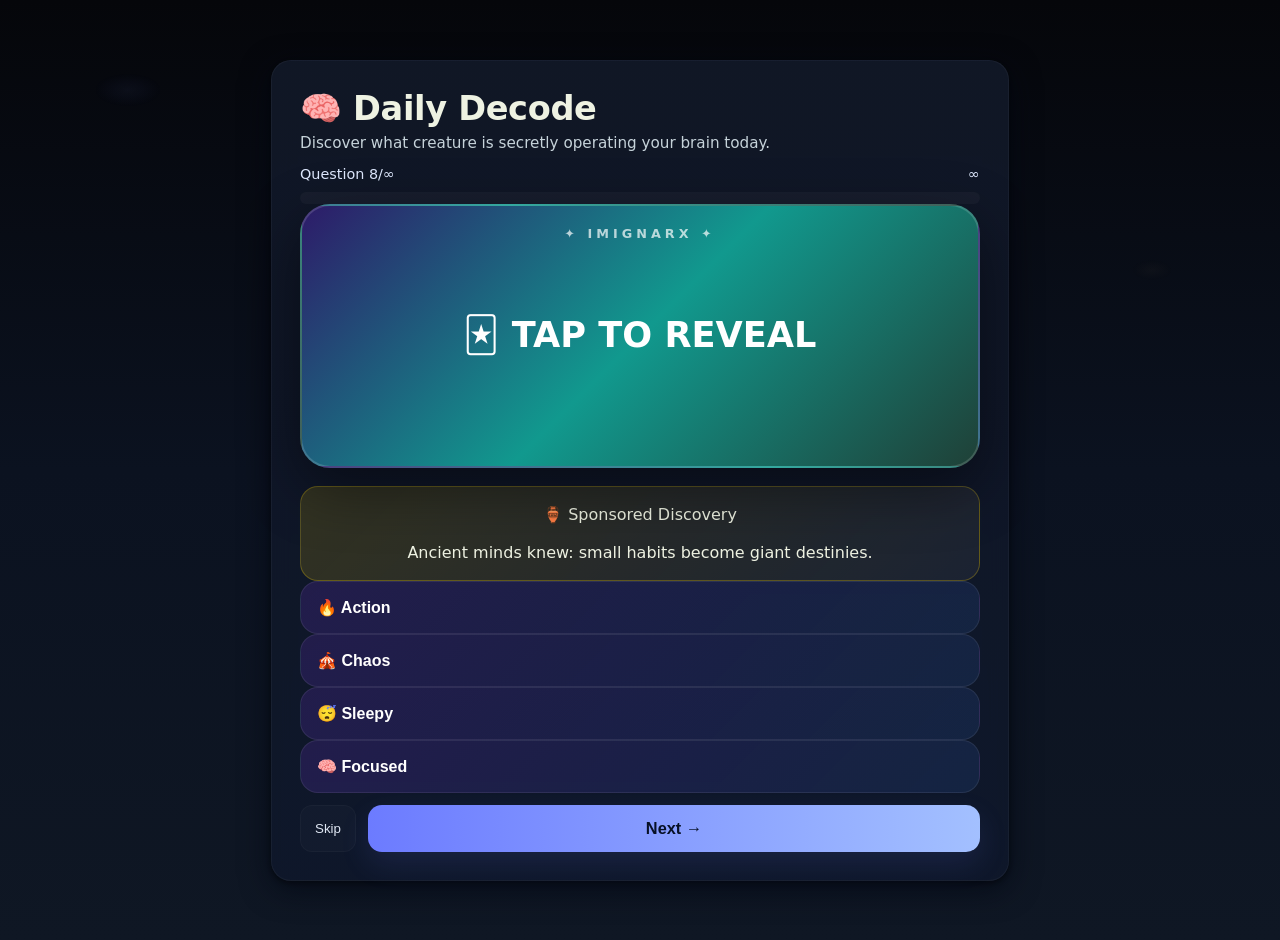
==== commit 628b4ae3: "Update focus.html" ====
--- a/focus.html
+++ b/focus.html
@@ -43,8 +43,6 @@
 <button id="nextButton" class="btn primary">Next →</button>
 </div>
 
-<p id="answerFeedback"></p>
-
 </div>
 
 <div id="resultContainer" class="hidden">
@@ -57,6 +55,7 @@
 <br>
 
 <button id="continueAdventure" class="primary-button">🔥 Continue Adventure</button>
+
 </div>
 
 </div>
@@ -64,134 +63,152 @@
 
 <script>
 
+/* ================= SAFE QUESTION BANK ================= */
+
 const QUESTIONS = [
-{ question:"Your brain's transportation today?", options:[
+{
+question:"Your brain's transportation today?",
+options:[
 { text:"🚀 Rocket", type:"momentum" },
 { text:"🚗 Sedan", type:"owl" },
 { text:"🛺 Rickshaw", type:"delayer" },
 { text:"🦄 Unicorn", type:"sidequest" }
-]},
-
-{ question:"FIFA 2026 final moment feels like?", options:[
-{ text:"⚽ Last-minute goal", type:"momentum" },
-{ text:"🧠 Tactical masterclass", type:"owl" },
+]
+},
+{
+question:"FIFA 2026 final moment?",
+options:[
+{ text:"⚽ Last minute goal", type:"momentum" },
+{ text:"🧠 Tactical play", type:"owl" },
 { text:"🎲 Chaos goal", type:"sidequest" },
 { text:"😴 Extra time", type:"delayer" }
-]},
-
-{ question:"World Cup mindset?", options:[
-{ text:"🔥 Attack", type:"momentum" },
-{ text:"🧠 Strategy", type:"owl" },
-{ text:"🎪 Tricks", type:"sidequest" },
-{ text:"🛌 Defense", type:"delayer" }
-]},
-
-{ question:"Energy today?", options:[
+]
+},
+{
+question:"Energy today?",
+options:[
 { text:"⚡ High", type:"momentum" },
 { text:"☕ Coffee", type:"squirrel" },
 { text:"😴 Low", type:"delayer" },
 { text:"🧘 Balanced", type:"owl" }
-]},
-
-{ question:"What distracts you?", options:[
+]
+},
+{
+question:"What distracts you?",
+options:[
 { text:"📱 Phone", type:"squirrel" },
 { text:"🌍 Curiosity", type:"sidequest" },
 { text:"🛌 Comfort", type:"delayer" },
 { text:"📊 Overthinking", type:"owl" }
-]},
-
-{ question:"Mood soundtrack?", options:[
+]
+},
+{
+question:"Mood today?",
+options:[
 { text:"🔥 Action", type:"momentum" },
-{ text:"🎻 Deep thinking", type:"owl" },
 { text:"🎪 Chaos", type:"sidequest" },
-{ text:"😴 Sleep", type:"delayer" }
-]},
-
-{ question:"Friends describe you?", options:[
-{ text:"🚀 Fast", type:"momentum" },
-{ text:"🧠 Smart", type:"owl" },
-{ text:"🦝 Random", type:"sidequest" },
-{ text:"🦥 Chill", type:"delayer" }
-]}
+{ text:"😴 Sleepy", type:"delayer" },
+{ text:"🧠 Focused", type:"owl" }
+]
+}
 ];
 
-let currentQuestion = 0;
+/* ================= STATE ================= */
+
 let selectedAnswer = null;
-const scores = { momentum:0, owl:0, sidequest:0, delayer:0, squirrel:0 };
-
-const questionText = document.getElementById("questionCard");
-const optionsContainer = document.getElementById("optionsContainer");
-const questionCounter = document.getElementById("questionCounter");
-const progressFill = document.getElementById("progressFill");
-const progressPercent = document.getElementById("progressPercent");
-
 let revealed = false;
 
+const scores = {
+momentum:0,
+owl:0,
+sidequest:0,
+delayer:0,
+squirrel:0
+};
+
+/* ================= ELEMENTS ================= */
+
+const qCard = document.getElementById("questionCard");
+const optionsBox = document.getElementById("optionsContainer");
+const counter = document.getElementById("questionCounter");
+const percent = document.getElementById("progressPercent");
+
+/* ================= ENGINE ================= */
+
 function renderQuestion(){
 
-currentQuestion = Math.floor(Math.random() * QUESTIONS.length);
-const q = QUESTIONS[currentQuestion];
-
+const q = QUESTIONS[Math.floor(Math.random() * QUESTIONS.length)];
+
+selectedAnswer = null;
 revealed = false;
-selectedAnswer = null;
-
-questionText.textContent = "🃏 TAP TO REVEAL";
+
+qCard.textContent = "🃏 TAP TO REVEAL";
 
 const ad = document.getElementById("questionAd");
 if(ad) ad.style.display = "block";
 
-questionCounter.textContent = "Question " + (Math.floor(Math.random()*10)+1) + "/∞";
-progressPercent.textContent = "∞";
-
-optionsContainer.innerHTML = "";
-
-q.options.forEach(opt=>{
+counter.textContent = `Question ${Math.floor(Math.random()*10)+1}/∞`;
+percent.textContent = "∞";
+
+optionsBox.innerHTML = "";
+
+q.options.forEach(o=>{
 const btn = document.createElement("button");
 btn.className = "option-card";
-btn.textContent = opt.text;
+btn.textContent = o.text;
 
 btn.onclick = ()=>{
-document.querySelectorAll(".option-card").forEach(c=>c.classList.remove("selected"));
+document.querySelectorAll(".option-card")
+.forEach(x=>x.classList.remove("selected"));
+
 btn.classList.add("selected");
-selectedAnswer = opt;
-};
-
-optionsContainer.appendChild(btn);
+selectedAnswer = o;
+};
+
+optionsBox.appendChild(btn);
 });
 }
 
-questionText.addEventListener("click",()=>{
+/* ================= REVEAL ================= */
+
+qCard.onclick = ()=>{
 
 if(revealed) return;
 revealed = true;
 
-questionText.textContent = QUESTIONS[currentQuestion].question;
-
-document.getElementById("questionAd").style.display = "none";
-});
+// IMPORTANT FIX: use SAME question, not new random one
+const currentQ = qCard.dataset.q || QUESTIONS[Math.floor(Math.random()*QUESTIONS.length)].question;
+
+qCard.textContent = currentQ;
+
+const ad = document.getElementById("questionAd");
+if(ad) ad.style.display = "none";
+};
+
+/* ================= BUTTONS ================= */
 
 document.getElementById("nextButton").onclick = ()=>{
-
 if(!selectedAnswer) return;
-
 scores[selectedAnswer.type]++;
 
 renderQuestion();
 };
 
 document.getElementById("skipButton").onclick = ()=>{
-
-renderQuestion();
-};
+renderQuestion();
+};
+
+/* ================= CONTINUE ================= */
 
 document.getElementById("continueAdventure").onclick = ()=>{
-
 document.getElementById("resultContainer").classList.add("hidden");
 document.getElementById("quizContainer").classList.remove("hidden");
 
 renderQuestion();
 };
 
+/* ================= INIT ================= */
+
 renderQuestion();
 
 </script>
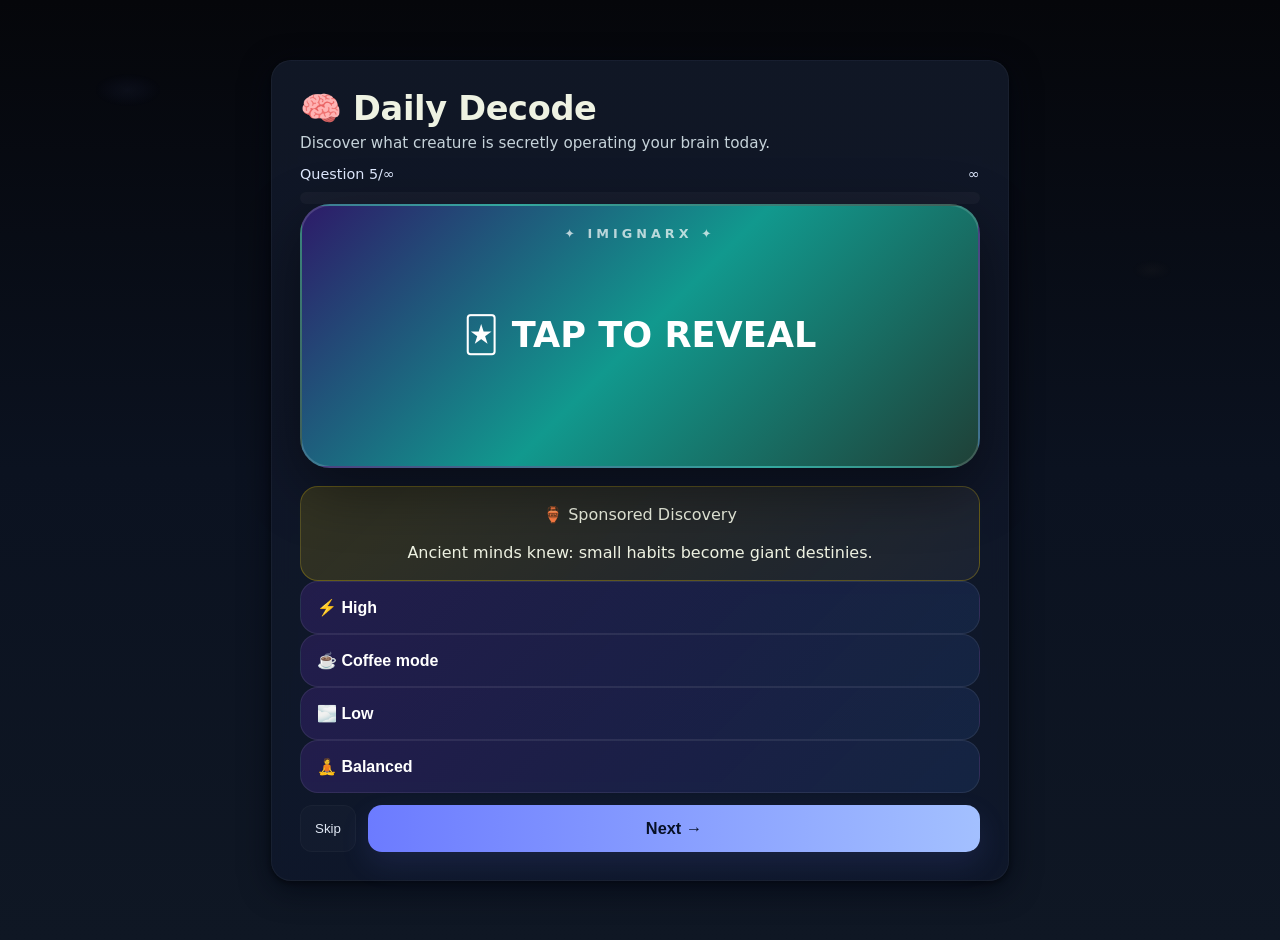
==== commit 7b1146eb: "Update focus.html" ====
--- a/focus.html
+++ b/focus.html
@@ -48,8 +48,8 @@
 <div id="resultContainer" class="hidden">
 
 <div class="collectible-card">
-<div id="resultArchetype">🦝 Side Quest Collector</div>
-<div id="resultWeather">⛅ Mild Chaos</div>
+<div id="resultArchetype">🧠 Your Mind Result</div>
+<div id="resultWeather">✨ Decoded State</div>
 </div>
 
 <br>
@@ -63,38 +63,36 @@
 
 <script>
 
-/* ================= SAFE QUESTION BANK ================= */
-
 const QUESTIONS = [
 {
-question:"Your brain's transportation today?",
-options:[
-{ text:"🚀 Rocket", type:"momentum" },
-{ text:"🚗 Sedan", type:"owl" },
-{ text:"🛺 Rickshaw", type:"delayer" },
-{ text:"🦄 Unicorn", type:"sidequest" }
-]
-},
-{
-question:"FIFA 2026 final moment?",
+question:"Your brain mode today?",
+options:[
+{ text:"🚀 Fast action", type:"momentum" },
+{ text:"🧠 Deep thinking", type:"owl" },
+{ text:"🎲 Chaos mode", type:"sidequest" },
+{ text:"🛌 Delay everything", type:"delayer" }
+]
+},
+{
+question:"FIFA 2026 moment reaction?",
 options:[
 { text:"⚽ Last minute goal", type:"momentum" },
-{ text:"🧠 Tactical play", type:"owl" },
-{ text:"🎲 Chaos goal", type:"sidequest" },
-{ text:"😴 Extra time", type:"delayer" }
-]
-},
-{
-question:"Energy today?",
+{ text:"📊 Tactical breakdown", type:"owl" },
+{ text:"😂 Meme instantly", type:"sidequest" },
+{ text:"😴 Didn’t watch", type:"delayer" }
+]
+},
+{
+question:"Energy level today?",
 options:[
 { text:"⚡ High", type:"momentum" },
-{ text:"☕ Coffee", type:"squirrel" },
-{ text:"😴 Low", type:"delayer" },
+{ text:"☕ Coffee mode", type:"squirrel" },
+{ text:"🌫️ Low", type:"delayer" },
 { text:"🧘 Balanced", type:"owl" }
 ]
 },
 {
-question:"What distracts you?",
+question:"What distracts you most?",
 options:[
 { text:"📱 Phone", type:"squirrel" },
 { text:"🌍 Curiosity", type:"sidequest" },
@@ -103,20 +101,18 @@
 ]
 },
 {
-question:"Mood today?",
+question:"Your focus style?",
 options:[
 { text:"🔥 Action", type:"momentum" },
 { text:"🎪 Chaos", type:"sidequest" },
-{ text:"😴 Sleepy", type:"delayer" },
-{ text:"🧠 Focused", type:"owl" }
+{ text:"😴 Slow", type:"delayer" },
+{ text:"🧠 Sharp", type:"owl" }
 ]
 }
 ];
 
-/* ================= STATE ================= */
-
 let selectedAnswer = null;
-let revealed = false;
+let recent = [];
 
 const scores = {
 momentum:0,
@@ -126,25 +122,34 @@
 squirrel:0
 };
 
-/* ================= ELEMENTS ================= */
-
 const qCard = document.getElementById("questionCard");
 const optionsBox = document.getElementById("optionsContainer");
 const counter = document.getElementById("questionCounter");
 const percent = document.getElementById("progressPercent");
-
-/* ================= ENGINE ================= */
+const ad = document.getElementById("questionAd");
+
+let revealed = false;
+
+function getQuestion(){
+if(recent.length === QUESTIONS.length) recent = [];
+
+let index;
+do {
+index = Math.floor(Math.random() * QUESTIONS.length);
+} while(recent.includes(index));
+
+recent.push(index);
+return QUESTIONS[index];
+}
 
 function renderQuestion(){
 
-const q = QUESTIONS[Math.floor(Math.random() * QUESTIONS.length)];
+const q = getQuestion();
 
 selectedAnswer = null;
 revealed = false;
 
 qCard.textContent = "🃏 TAP TO REVEAL";
-
-const ad = document.getElementById("questionAd");
 if(ad) ad.style.display = "block";
 
 counter.textContent = `Question ${Math.floor(Math.random()*10)+1}/∞`;
@@ -153,61 +158,46 @@
 optionsBox.innerHTML = "";
 
 q.options.forEach(o=>{
-const btn = document.createElement("button");
-btn.className = "option-card";
-btn.textContent = o.text;
-
-btn.onclick = ()=>{
+const b = document.createElement("button");
+b.className = "option-card";
+b.textContent = o.text;
+
+b.onclick = ()=>{
 document.querySelectorAll(".option-card")
 .forEach(x=>x.classList.remove("selected"));
-
-btn.classList.add("selected");
+b.classList.add("selected");
 selectedAnswer = o;
 };
 
-optionsBox.appendChild(btn);
+optionsBox.appendChild(b);
 });
 }
 
-/* ================= REVEAL ================= */
-
 qCard.onclick = ()=>{
-
 if(revealed) return;
 revealed = true;
 
-// IMPORTANT FIX: use SAME question, not new random one
-const currentQ = qCard.dataset.q || QUESTIONS[Math.floor(Math.random()*QUESTIONS.length)].question;
-
-qCard.textContent = currentQ;
-
-const ad = document.getElementById("questionAd");
+qCard.textContent =
+QUESTIONS[Math.floor(Math.random()*QUESTIONS.length)].question;
+
 if(ad) ad.style.display = "none";
 };
-
-/* ================= BUTTONS ================= */
 
 document.getElementById("nextButton").onclick = ()=>{
 if(!selectedAnswer) return;
 scores[selectedAnswer.type]++;
-
 renderQuestion();
 };
 
 document.getElementById("skipButton").onclick = ()=>{
 renderQuestion();
 };
-
-/* ================= CONTINUE ================= */
 
 document.getElementById("continueAdventure").onclick = ()=>{
 document.getElementById("resultContainer").classList.add("hidden");
 document.getElementById("quizContainer").classList.remove("hidden");
-
-renderQuestion();
-};
-
-/* ================= INIT ================= */
+renderQuestion();
+};
 
 renderQuestion();
 
